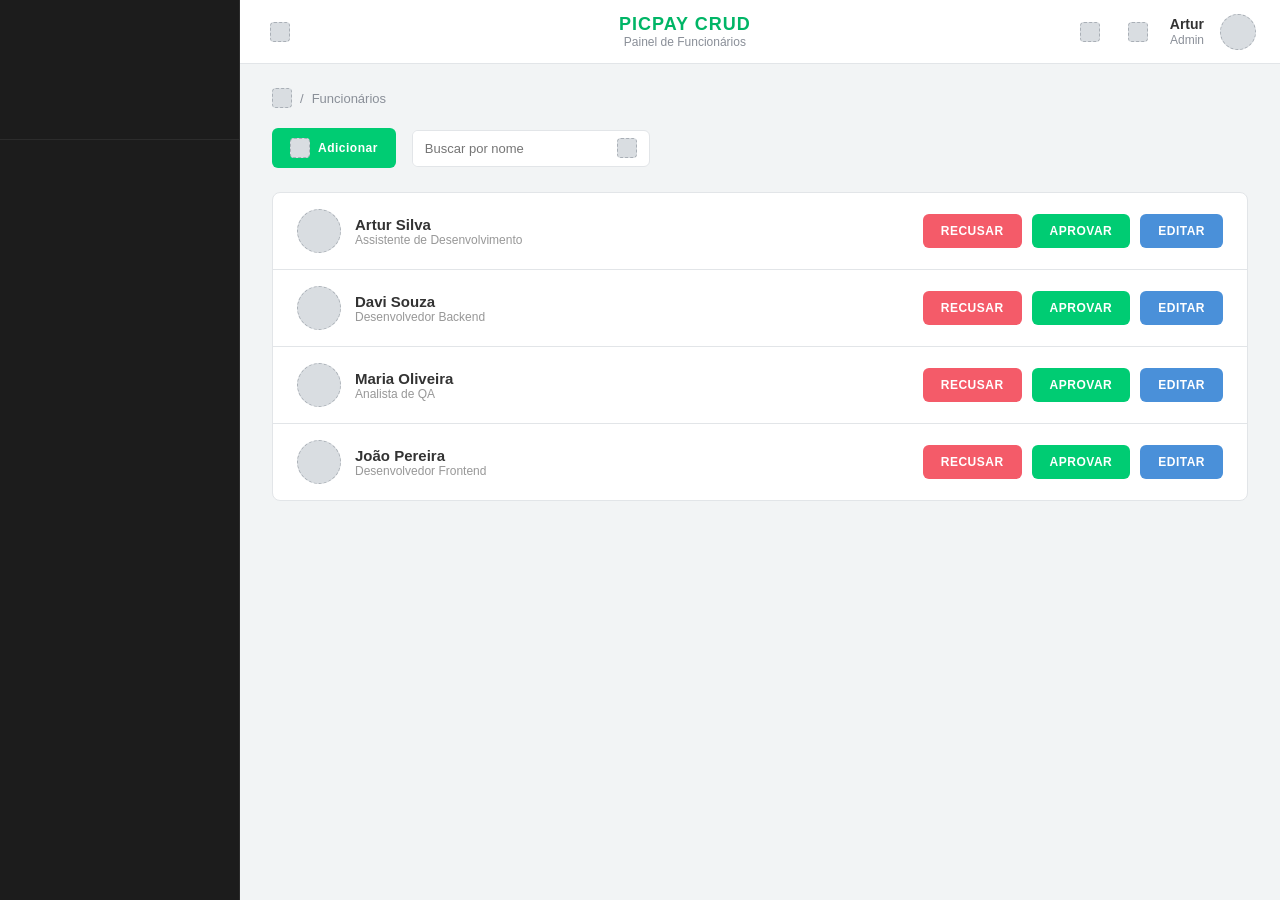
==== frontend/index.html @ 6e16ed69 "feat: criando base do front-end" ====
<!DOCTYPE html>
<html lang="pt-BR">
<head>
    <meta charset="UTF-8">
    <meta name="viewport" content="width=device-width, initial-scale=1.0">
    <title>Gestão de Funcionários</title>
    <link rel="stylesheet" href="css/style.css">
</head>
<body>
    <div class="layout">

        <aside class="sidebar">
            <div class="sidebar-logo">
                <!-- PLACEHOLDER: logo será inserida aqui -->
            </div>
        </aside>

        <div class="content">

            <header class="topbar">
                <button class="icon-btn" type="button" aria-label="Abrir menu">
                    <span class="placeholder-icon placeholder-icon--sm"></span>
                </button>

                <div class="topbar-title">
                    <h1>PICPAY CRUD</h1>
                    <span>Painel de Funcionários</span>
                </div>

                <div class="topbar-actions">
                    <button class="icon-btn" type="button" aria-label="Tema">
                        <span class="placeholder-icon placeholder-icon--sm"></span>
                    </button>
                    <button class="icon-btn" type="button" aria-label="Tela cheia">
                        <span class="placeholder-icon placeholder-icon--sm"></span>
                    </button>

                    <div class="user-info">
                        <span class="user-name">Artur</span>
                        <span class="user-role">Admin</span>
                    </div>

                    <div class="user-avatar placeholder-icon"></div>
                </div>
            </header>

            <main class="main">

                <nav class="breadcrumb">
                    <span class="placeholder-icon placeholder-icon--sm"></span>
                    <span>/</span>
                    <span>Funcionários</span>
                </nav>

                <div class="toolbar">
                    <button class="btn btn-primary" type="button">
                        <span class="placeholder-icon placeholder-icon--sm"></span>
                        Adicionar
                    </button>

                    <div class="search-box">
                        <input type="text" placeholder="Buscar por nome">
                        <button class="search-btn" type="button" aria-label="Buscar">
                            <span class="placeholder-icon placeholder-icon--sm"></span>
                        </button>
                    </div>
                </div>

                <section class="employee-list">

                    <article class="employee-row">
                        <div class="employee-info">
                            <div class="employee-avatar placeholder-icon"></div>
                            <div class="employee-text">
                                <span class="employee-name">Artur Silva</span>
                                <span class="employee-role">Assistente de Desenvolvimento</span>
                            </div>
                        </div>
                        <div class="employee-actions">
                            <button class="btn btn-reject" type="button">RECUSAR</button>
                            <button class="btn btn-approve" type="button">APROVAR</button>
                            <button class="btn btn-edit" type="button">EDITAR</button>
                        </div>
                    </article>

                    <article class="employee-row">
                        <div class="employee-info">
                            <div class="employee-avatar placeholder-icon"></div>
                            <div class="employee-text">
                                <span class="employee-name">Davi Souza</span>
                                <span class="employee-role">Desenvolvedor Backend</span>
                            </div>
                        </div>
                        <div class="employee-actions">
                            <button class="btn btn-reject" type="button">RECUSAR</button>
                            <button class="btn btn-approve" type="button">APROVAR</button>
                            <button class="btn btn-edit" type="button">EDITAR</button>
                        </div>
                    </article>

                    <article class="employee-row">
                        <div class="employee-info">
                            <div class="employee-avatar placeholder-icon"></div>
                            <div class="employee-text">
                                <span class="employee-name">Maria Oliveira</span>
                                <span class="employee-role">Analista de QA</span>
                            </div>
                        </div>
                        <div class="employee-actions">
                            <button class="btn btn-reject" type="button">RECUSAR</button>
                            <button class="btn btn-approve" type="button">APROVAR</button>
                            <button class="btn btn-edit" type="button">EDITAR</button>
                        </div>
                    </article>

                    <article class="employee-row">
                        <div class="employee-info">
                            <div class="employee-avatar placeholder-icon"></div>
                            <div class="employee-text">
                                <span class="employee-name">João Pereira</span>
                                <span class="employee-role">Desenvolvedor Frontend</span>
                            </div>
                        </div>
                        <div class="employee-actions">
                            <button class="btn btn-reject" type="button">RECUSAR</button>
                            <button class="btn btn-approve" type="button">APROVAR</button>
                            <button class="btn btn-edit" type="button">EDITAR</button>
                        </div>
                    </article>

                </section>

            </main>
        </div>
    </div>
</body>
</html>
---- frontend/css/style.css ----
:root {
    --color-primary: #00cc73;
    --color-primary-dark: #00b566;
    --color-sidebar-bg: #1c1c1c;
    --color-sidebar-border: #2c2c2c;
    --color-bg: #f2f4f5;
    --color-surface: #ffffff;
    --color-border: #e2e5e8;
    --color-text: #333333;
    --color-text-muted: #8a8f98;
    --color-danger: #f45b69;
    --color-info: #4a90d9;
}

* {
    box-sizing: border-box;
    margin: 0;
    padding: 0;
}

body {
    font-family: "Segoe UI", Arial, sans-serif;
    background-color: var(--color-bg);
    color: var(--color-text);
}

.layout {
    display: flex;
    min-height: 100vh;
}

/* Sidebar */
.sidebar {
    width: 240px;
    flex-shrink: 0;
    background-color: var(--color-sidebar-bg);
    border-right: 1px solid var(--color-sidebar-border);
}

.sidebar-logo {
    height: 140px;
    border-bottom: 1px solid var(--color-sidebar-border);
    display: flex;
    align-items: center;
    justify-content: center;
}

/* Content */
.content {
    flex: 1;
    display: flex;
    flex-direction: column;
    min-width: 0;
}

/* Topbar */
.topbar {
    height: 64px;
    background-color: var(--color-surface);
    border-bottom: 1px solid var(--color-border);
    display: flex;
    align-items: center;
    padding: 0 24px;
    gap: 20px;
}

.topbar-title {
    display: flex;
    flex-direction: column;
    align-items: center;
    flex: 1;
}

.topbar-title h1 {
    font-size: 18px;
    letter-spacing: 1px;
    color: var(--color-primary-dark);
}

.topbar-title span {
    font-size: 12px;
    color: var(--color-text-muted);
}

.topbar-actions {
    display: flex;
    align-items: center;
    gap: 16px;
}

.icon-btn {
    background: none;
    border: none;
    cursor: pointer;
    display: flex;
    align-items: center;
    justify-content: center;
    padding: 6px;
    border-radius: 6px;
}

.icon-btn:hover {
    background-color: var(--color-bg);
}

.user-info {
    display: flex;
    flex-direction: column;
    align-items: flex-end;
    line-height: 1.2;
}

.user-name {
    font-size: 14px;
    font-weight: 600;
}

.user-role {
    font-size: 12px;
    color: var(--color-text-muted);
}

.user-avatar {
    width: 36px;
    height: 36px;
    border-radius: 50%;
}

/* Main */
.main {
    flex: 1;
    padding: 24px 32px;
}

.breadcrumb {
    display: flex;
    align-items: center;
    gap: 8px;
    font-size: 13px;
    color: var(--color-text-muted);
    margin-bottom: 20px;
}

.toolbar {
    display: flex;
    align-items: center;
    gap: 16px;
    margin-bottom: 24px;
}

.search-box {
    display: flex;
    align-items: center;
    background-color: var(--color-surface);
    border: 1px solid var(--color-border);
    border-radius: 6px;
    overflow: hidden;
    max-width: 320px;
}

.search-box input {
    border: none;
    outline: none;
    padding: 10px 12px;
    font-size: 13px;
    flex: 1;
}

.search-btn {
    background: none;
    border: none;
    padding: 0 12px;
    cursor: pointer;
    display: flex;
    align-items: center;
}

/* Buttons */
.btn {
    border: none;
    border-radius: 6px;
    padding: 10px 18px;
    font-size: 12px;
    font-weight: 700;
    letter-spacing: 0.5px;
    cursor: pointer;
    display: flex;
    align-items: center;
    gap: 8px;
}

.btn-primary {
    background-color: var(--color-primary);
    color: #ffffff;
}

.btn-primary:hover {
    background-color: var(--color-primary-dark);
}

/* Employee list */
.employee-list {
    background-color: var(--color-surface);
    border: 1px solid var(--color-border);
    border-radius: 8px;
    overflow: hidden;
}

.employee-row {
    display: flex;
    align-items: center;
    justify-content: space-between;
    padding: 16px 24px;
    border-bottom: 1px solid var(--color-border);
}

.employee-row:last-child {
    border-bottom: none;
}

.employee-info {
    display: flex;
    align-items: center;
    gap: 14px;
}

.employee-avatar {
    width: 44px;
    height: 44px;
    border-radius: 50%;
    flex-shrink: 0;
}

.employee-text {
    display: flex;
    flex-direction: column;
}

.employee-name {
    font-size: 15px;
    font-weight: 600;
    color: var(--color-text);
}

.employee-role {
    font-size: 12px;
    color: var(--color-text);
    opacity: 0.5;
}

.employee-actions {
    display: flex;
    gap: 10px;
}

.btn-reject {
    background-color: var(--color-danger);
    color: #ffffff;
}

.btn-approve {
    background-color: var(--color-primary);
    color: #ffffff;
}

.btn-edit {
    background-color: var(--color-info);
    color: #ffffff;
}

/* Generic placeholder (icons, logo, avatars) */
.placeholder-icon {
    background-color: #d9dde1;
    border: 1px dashed #a9afb6;
}

.placeholder-icon--sm {
    width: 20px;
    height: 20px;
    display: inline-block;
    border-radius: 4px;
}
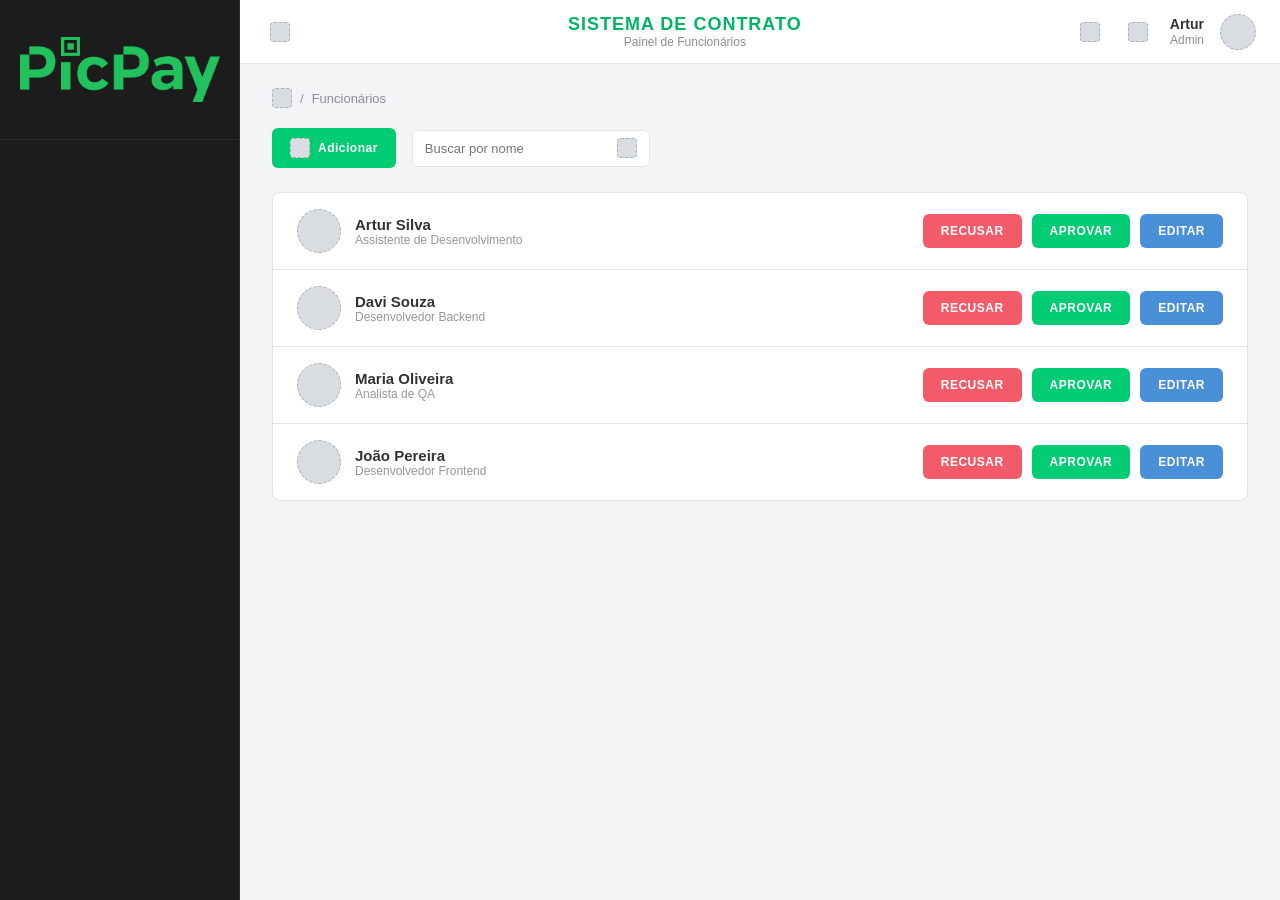
==== commit 0155a0f7: "feat: inserindo assets" ====
--- a/frontend/index.html
+++ b/frontend/index.html
@@ -11,7 +11,10 @@
 
         <aside class="sidebar">
             <div class="sidebar-logo">
-                <!-- PLACEHOLDER: logo será inserida aqui -->
+                <img src="assets/logo.png" width="200">
+            </div>
+            <div class="sidebar-button">
+                
             </div>
         </aside>
 
@@ -23,7 +26,7 @@
                 </button>
 
                 <div class="topbar-title">
-                    <h1>PICPAY CRUD</h1>
+                    <h1>SISTEMA DE CONTRATO</h1>
                     <span>Painel de Funcionários</span>
                 </div>
 
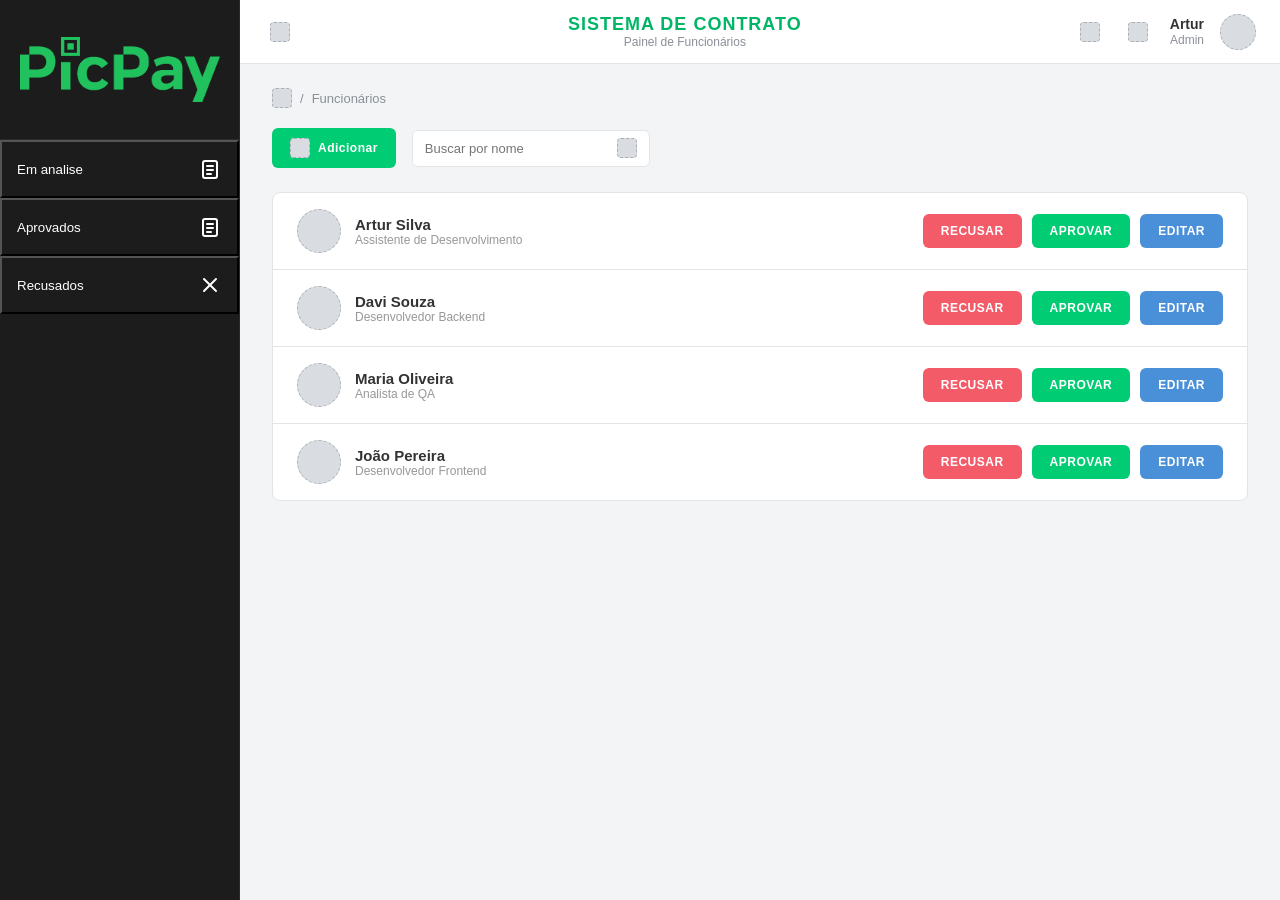
==== commit 2e9edf64: "feat: adicionando mais icones..." ====
--- a/frontend/index.html
+++ b/frontend/index.html
@@ -13,9 +13,18 @@
             <div class="sidebar-logo">
                 <img src="assets/logo.png" width="200">
             </div>
-            <div class="sidebar-button">
-                
-            </div>
+            <button class="sidebar-button">
+                <p>Em analise</p>
+                <img src="assets/icons/document_icon.svg" alt="">
+            </button>
+            <button class="sidebar-button">
+                <p>Aprovados</p>
+                <img src="assets/icons/document_icon.svg" alt="">
+            </button>
+            <button class="sidebar-button">
+                <p>Recusados</p>
+                <img src="assets/icons/close_icon.svg" alt="">
+            </button>
         </aside>
 
         <div class="content">
--- a/frontend/css/style.css
+++ b/frontend/css/style.css
@@ -280,3 +280,20 @@
     display: inline-block;
     border-radius: 4px;
 }
+
+
+.sidebar-button {
+    background-color: var(--color-sidebar-bg);
+    color: var(--color-surface);
+    display: flex;
+    justify-content: space-between;
+    align-items: center;
+
+    padding: 15px;
+    width: 100%;
+}
+
+
+.icon {
+    
+}
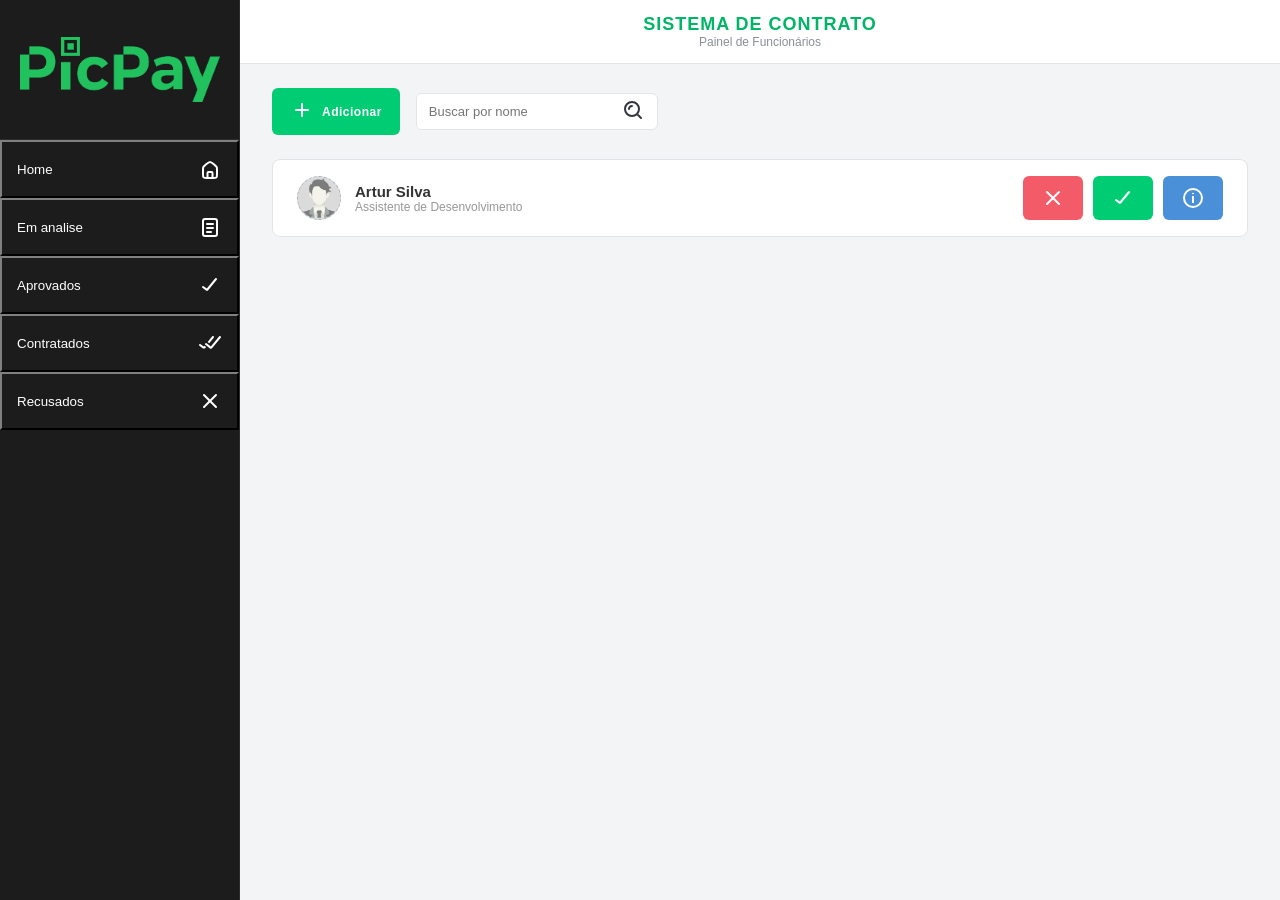
==== commit 218d421f: "feat: melhorando a base do front e adicionando mais icones" ====
--- a/frontend/index.html
+++ b/frontend/index.html
@@ -14,12 +14,20 @@
                 <img src="assets/logo.png" width="200">
             </div>
             <button class="sidebar-button">
+                <p>Home</p>
+                <img src="assets/icons/home_icon.svg" alt="">
+            </button>
+            <button class="sidebar-button">
                 <p>Em analise</p>
                 <img src="assets/icons/document_icon.svg" alt="">
             </button>
             <button class="sidebar-button">
                 <p>Aprovados</p>
-                <img src="assets/icons/document_icon.svg" alt="">
+                <img src="assets/icons/check_icon.svg" alt="">
+            </button>
+            <button class="sidebar-button">
+                <p>Contratados</p>
+                <img src="assets/icons/double_check_icon.svg" alt="">
             </button>
             <button class="sidebar-button">
                 <p>Recusados</p>
@@ -30,50 +38,24 @@
         <div class="content">
 
             <header class="topbar">
-                <button class="icon-btn" type="button" aria-label="Abrir menu">
-                    <span class="placeholder-icon placeholder-icon--sm"></span>
-                </button>
 
                 <div class="topbar-title">
                     <h1>SISTEMA DE CONTRATO</h1>
                     <span>Painel de Funcionários</span>
                 </div>
-
-                <div class="topbar-actions">
-                    <button class="icon-btn" type="button" aria-label="Tema">
-                        <span class="placeholder-icon placeholder-icon--sm"></span>
-                    </button>
-                    <button class="icon-btn" type="button" aria-label="Tela cheia">
-                        <span class="placeholder-icon placeholder-icon--sm"></span>
-                    </button>
-
-                    <div class="user-info">
-                        <span class="user-name">Artur</span>
-                        <span class="user-role">Admin</span>
-                    </div>
-
-                    <div class="user-avatar placeholder-icon"></div>
-                </div>
             </header>
 
             <main class="main">
-
-                <nav class="breadcrumb">
-                    <span class="placeholder-icon placeholder-icon--sm"></span>
-                    <span>/</span>
-                    <span>Funcionários</span>
-                </nav>
-
                 <div class="toolbar">
                     <button class="btn btn-primary" type="button">
-                        <span class="placeholder-icon placeholder-icon--sm"></span>
+                        <span><img src="assets/icons/add_icon.svg" alt=""></span>
                         Adicionar
                     </button>
 
                     <div class="search-box">
                         <input type="text" placeholder="Buscar por nome">
                         <button class="search-btn" type="button" aria-label="Buscar">
-                            <span class="placeholder-icon placeholder-icon--sm"></span>
+                            <span><img src="assets/icons/search_icon_dark.svg"></span>
                         </button>
                     </div>
                 </div>
@@ -82,64 +64,18 @@
 
                     <article class="employee-row">
                         <div class="employee-info">
-                            <div class="employee-avatar placeholder-icon"></div>
+                            <img  class="employee-avatar placeholder-icon" src="assets/user_placeholder.jpg" alt="">
                             <div class="employee-text">
                                 <span class="employee-name">Artur Silva</span>
                                 <span class="employee-role">Assistente de Desenvolvimento</span>
                             </div>
                         </div>
                         <div class="employee-actions">
-                            <button class="btn btn-reject" type="button">RECUSAR</button>
-                            <button class="btn btn-approve" type="button">APROVAR</button>
-                            <button class="btn btn-edit" type="button">EDITAR</button>
+                            <button class="btn btn-reject" type="button"><img src="assets/icons/close_icon.svg"></button>
+                            <button class="btn btn-approve" type="button"><img src="assets/icons/check_icon.svg"></button>
+                            <button class="btn btn-edit" type="button"><img src="assets/icons/info_icon.svg" alt=""></button>
                         </div>
                     </article>
-
-                    <article class="employee-row">
-                        <div class="employee-info">
-                            <div class="employee-avatar placeholder-icon"></div>
-                            <div class="employee-text">
-                                <span class="employee-name">Davi Souza</span>
-                                <span class="employee-role">Desenvolvedor Backend</span>
-                            </div>
-                        </div>
-                        <div class="employee-actions">
-                            <button class="btn btn-reject" type="button">RECUSAR</button>
-                            <button class="btn btn-approve" type="button">APROVAR</button>
-                            <button class="btn btn-edit" type="button">EDITAR</button>
-                        </div>
-                    </article>
-
-                    <article class="employee-row">
-                        <div class="employee-info">
-                            <div class="employee-avatar placeholder-icon"></div>
-                            <div class="employee-text">
-                                <span class="employee-name">Maria Oliveira</span>
-                                <span class="employee-role">Analista de QA</span>
-                            </div>
-                        </div>
-                        <div class="employee-actions">
-                            <button class="btn btn-reject" type="button">RECUSAR</button>
-                            <button class="btn btn-approve" type="button">APROVAR</button>
-                            <button class="btn btn-edit" type="button">EDITAR</button>
-                        </div>
-                    </article>
-
-                    <article class="employee-row">
-                        <div class="employee-info">
-                            <div class="employee-avatar placeholder-icon"></div>
-                            <div class="employee-text">
-                                <span class="employee-name">João Pereira</span>
-                                <span class="employee-role">Desenvolvedor Frontend</span>
-                            </div>
-                        </div>
-                        <div class="employee-actions">
-                            <button class="btn btn-reject" type="button">RECUSAR</button>
-                            <button class="btn btn-approve" type="button">APROVAR</button>
-                            <button class="btn btn-edit" type="button">EDITAR</button>
-                        </div>
-                    </article>
-
                 </section>
 
             </main>
--- a/frontend/css/style.css
+++ b/frontend/css/style.css
@@ -291,9 +291,10 @@
 
     padding: 15px;
     width: 100%;
-}
-
-
-.icon {
-    
+    border-color: var(--color-sidebar-border);
+}
+
+
+.sidebar-button::hover {
+    background-color: var(--color-bg);
 }
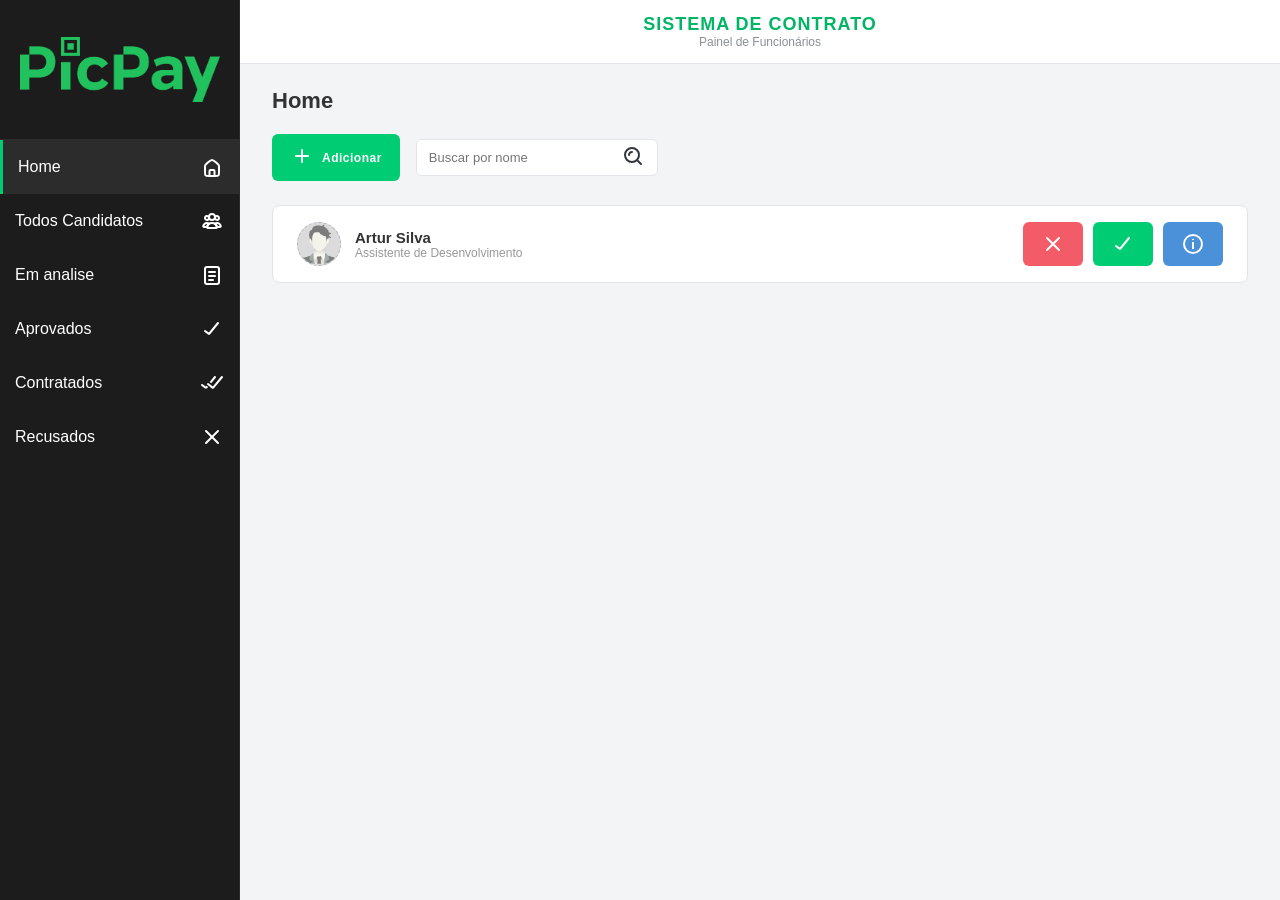
==== commit 912c90af: "fix: mudando textinho da pagina de Funcionarios" ====
--- a/frontend/index.html
+++ b/frontend/index.html
@@ -13,26 +13,30 @@
             <div class="sidebar-logo">
                 <img src="assets/logo.png" width="200">
             </div>
-            <button class="sidebar-button">
+            <a class="sidebar-button active" href="index.html">
                 <p>Home</p>
                 <img src="assets/icons/home_icon.svg" alt="">
-            </button>
-            <button class="sidebar-button">
+            </a>
+            <a class="sidebar-button" href="html/funcionarios.html">
+                <p>Todos Candidatos</p>
+                <img src="assets/icons/all_workers.svg" alt="">
+            </a>
+            <a class="sidebar-button" href="html/em-analise.html">
                 <p>Em analise</p>
                 <img src="assets/icons/document_icon.svg" alt="">
-            </button>
-            <button class="sidebar-button">
+            </a>
+            <a class="sidebar-button" href="html/aprovados.html">
                 <p>Aprovados</p>
                 <img src="assets/icons/check_icon.svg" alt="">
-            </button>
-            <button class="sidebar-button">
+            </a>
+            <a class="sidebar-button" href="html/contratados.html">
                 <p>Contratados</p>
                 <img src="assets/icons/double_check_icon.svg" alt="">
-            </button>
-            <button class="sidebar-button">
+            </a>
+            <a class="sidebar-button" href="html/recusados.html">
                 <p>Recusados</p>
                 <img src="assets/icons/close_icon.svg" alt="">
-            </button>
+            </a>
         </aside>
 
         <div class="content">
@@ -46,6 +50,8 @@
             </header>
 
             <main class="main">
+                <h1 class="page-title page-title--home">Home</h1>
+
                 <div class="toolbar">
                     <button class="btn btn-primary" type="button">
                         <span><img src="assets/icons/add_icon.svg" alt=""></span>
--- a/frontend/css/style.css
+++ b/frontend/css/style.css
@@ -9,7 +9,8 @@
     --color-text: #333333;
     --color-text-muted: #8a8f98;
     --color-danger: #f45b69;
-    --color-info: #4a90d9;
+    --color-info: #4a91d9;
+    --color-yellow: #cfd94a;
 }
 
 * {
@@ -130,6 +131,32 @@
 .main {
     flex: 1;
     padding: 24px 32px;
+}
+
+.page-title {
+    font-size: 22px;
+    margin-bottom: 20px;
+}
+
+.page-title--home {
+    color: var(--color-text);
+}
+
+.page-title--pending {
+    color: var(--color-info);
+}
+
+.page-title--approved,
+.page-title--hired {
+    color: var(--color-primary);
+}
+
+.page-title--rejected {
+    color: var(--color-danger);
+}
+
+.page-title--all {
+    color: var(--color-text);
 }
 
 .breadcrumb {
@@ -248,6 +275,27 @@
     opacity: 0.5;
 }
 
+.employee-status {
+    font-size: 11px;
+    font-weight: 700;
+    text-transform: uppercase;
+    letter-spacing: 0.4px;
+    margin-top: 4px;
+}
+
+.status-pending {
+    color: var(--color-info);
+}
+
+.status-approved,
+.status-hired {
+    color: var(--color-primary);
+}
+
+.status-rejected {
+    color: var(--color-danger);
+}
+
 .employee-actions {
     display: flex;
     gap: 10px;
@@ -266,6 +314,11 @@
 .btn-edit {
     background-color: var(--color-info);
     color: #ffffff;
+}
+
+.btn-undo {
+    background-color: var(--color-yellow);
+    color: #ffffff
 }
 
 /* Generic placeholder (icons, logo, avatars) */
@@ -285,6 +338,7 @@
 .sidebar-button {
     background-color: var(--color-sidebar-bg);
     color: var(--color-surface);
+    text-decoration: none;
     display: flex;
     justify-content: space-between;
     align-items: center;
@@ -295,6 +349,11 @@
 }
 
 
-.sidebar-button::hover {
+.sidebar-button:hover {
     background-color: var(--color-bg);
+}
+
+.sidebar-button.active {
+    background-color: var(--color-sidebar-border);
+    border-left: 3px solid var(--color-primary);
 }
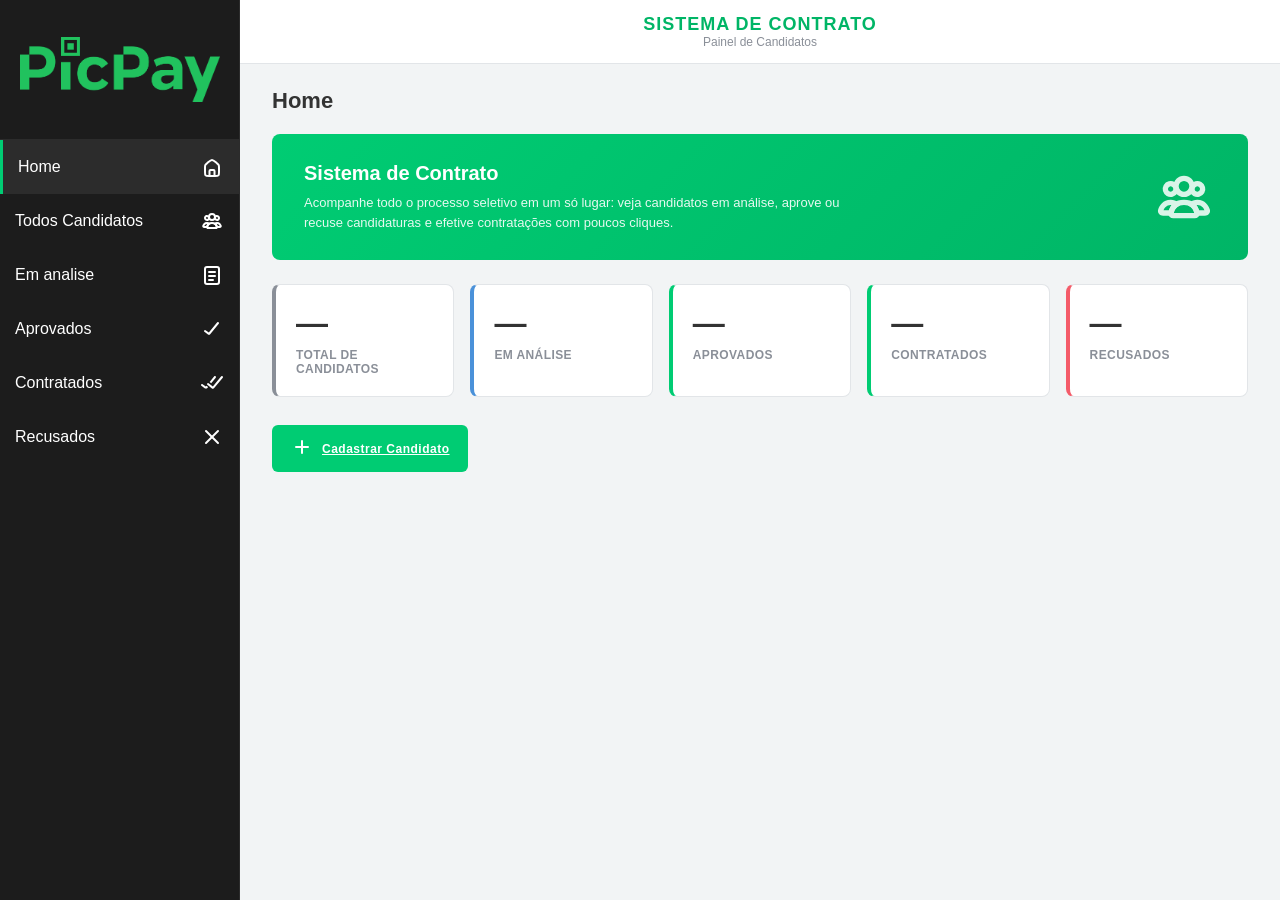
==== commit 33b46e61: "feat: adicionando mini cards na home" ====
--- a/frontend/index.html
+++ b/frontend/index.html
@@ -45,47 +45,54 @@
 
                 <div class="topbar-title">
                     <h1>SISTEMA DE CONTRATO</h1>
-                    <span>Painel de Funcionários</span>
+                    <span>Painel de Candidatos</span>
                 </div>
             </header>
 
             <main class="main">
                 <h1 class="page-title page-title--home">Home</h1>
 
-                <div class="toolbar">
-                    <button class="btn btn-primary" type="button">
+                <section class="hero-card">
+                    <div class="hero-card-text">
+                        <h2>Sistema de Contrato</h2>
+                        <p>Acompanhe todo o processo seletivo em um só lugar: veja candidatos em análise, aprove ou recuse candidaturas e efetive contratações com poucos cliques.</p>
+                    </div>
+                    <img class="hero-card-icon" src="assets/icons/all_workers.svg" alt="">
+                </section>
+
+                <section class="dashboard-cards">
+                    <a class="dashboard-card" href="html/funcionarios.html">
+                        <span class="dashboard-card-value" id="card-total">--</span>
+                        <span class="dashboard-card-label">Total de Candidatos</span>
+                    </a>
+                    <a class="dashboard-card dashboard-card--pending" href="html/em-analise.html">
+                        <span class="dashboard-card-value" id="card-em-analise">--</span>
+                        <span class="dashboard-card-label">Em Análise</span>
+                    </a>
+                    <a class="dashboard-card dashboard-card--approved" href="html/aprovados.html">
+                        <span class="dashboard-card-value" id="card-aprovados">--</span>
+                        <span class="dashboard-card-label">Aprovados</span>
+                    </a>
+                    <a class="dashboard-card dashboard-card--hired" href="html/contratados.html">
+                        <span class="dashboard-card-value" id="card-contratados">--</span>
+                        <span class="dashboard-card-label">Contratados</span>
+                    </a>
+                    <a class="dashboard-card dashboard-card--rejected" href="html/recusados.html">
+                        <span class="dashboard-card-value" id="card-recusados">--</span>
+                        <span class="dashboard-card-label">Recusados</span>
+                    </a>
+                </section>
+
+                <div class="dashboard-actions">
+                    <a class="btn btn-primary" href="html/funcionarios.html?cadastrar=1">
                         <span><img src="assets/icons/add_icon.svg" alt=""></span>
-                        Adicionar
-                    </button>
-
-                    <div class="search-box">
-                        <input type="text" placeholder="Buscar por nome">
-                        <button class="search-btn" type="button" aria-label="Buscar">
-                            <span><img src="assets/icons/search_icon_dark.svg"></span>
-                        </button>
-                    </div>
+                        Cadastrar Candidato
+                    </a>
                 </div>
-
-                <section class="employee-list">
-
-                    <article class="employee-row">
-                        <div class="employee-info">
-                            <img  class="employee-avatar placeholder-icon" src="assets/user_placeholder.jpg" alt="">
-                            <div class="employee-text">
-                                <span class="employee-name">Artur Silva</span>
-                                <span class="employee-role">Assistente de Desenvolvimento</span>
-                            </div>
-                        </div>
-                        <div class="employee-actions">
-                            <button class="btn btn-reject" type="button"><img src="assets/icons/close_icon.svg"></button>
-                            <button class="btn btn-approve" type="button"><img src="assets/icons/check_icon.svg"></button>
-                            <button class="btn btn-edit" type="button"><img src="assets/icons/info_icon.svg" alt=""></button>
-                        </div>
-                    </article>
-                </section>
 
             </main>
         </div>
     </div>
+    <script src="js/dashboard.js"></script>
 </body>
 </html>
--- a/frontend/css/style.css
+++ b/frontend/css/style.css
@@ -225,6 +225,94 @@
     background-color: var(--color-primary-dark);
 }
 
+/* Dashboard */
+.hero-card {
+    background: linear-gradient(135deg, var(--color-primary), var(--color-primary-dark));
+    color: #ffffff;
+    border-radius: 8px;
+    padding: 28px 32px;
+    display: flex;
+    align-items: center;
+    justify-content: space-between;
+    gap: 24px;
+    margin-bottom: 24px;
+}
+
+.hero-card-text h2 {
+    font-size: 20px;
+    margin-bottom: 8px;
+}
+
+.hero-card-text p {
+    font-size: 13px;
+    line-height: 1.5;
+    opacity: 0.9;
+    max-width: 560px;
+}
+
+.hero-card-icon {
+    width: 64px;
+    height: 64px;
+    opacity: 0.85;
+    flex-shrink: 0;
+}
+
+.dashboard-cards {
+    display: grid;
+    grid-template-columns: repeat(auto-fit, minmax(180px, 1fr));
+    gap: 16px;
+    margin-bottom: 28px;
+}
+
+.dashboard-card {
+    background-color: var(--color-surface);
+    border: 1px solid var(--color-border);
+    border-left: 4px solid var(--color-text-muted);
+    border-radius: 8px;
+    padding: 20px;
+    display: flex;
+    flex-direction: column;
+    gap: 6px;
+    text-decoration: none;
+    transition: transform 0.15s ease, box-shadow 0.15s ease;
+}
+
+.dashboard-card:hover {
+    transform: translateY(-2px);
+    box-shadow: 0 4px 12px rgba(0, 0, 0, 0.08);
+}
+
+.dashboard-card-value {
+    font-size: 32px;
+    font-weight: 700;
+    color: var(--color-text);
+}
+
+.dashboard-card-label {
+    font-size: 12px;
+    font-weight: 700;
+    text-transform: uppercase;
+    letter-spacing: 0.4px;
+    color: var(--color-text-muted);
+}
+
+.dashboard-card--pending {
+    border-left-color: var(--color-info);
+}
+
+.dashboard-card--approved,
+.dashboard-card--hired {
+    border-left-color: var(--color-primary);
+}
+
+.dashboard-card--rejected {
+    border-left-color: var(--color-danger);
+}
+
+.dashboard-actions {
+    display: flex;
+}
+
 /* Employee list */
 .employee-list {
     background-color: var(--color-surface);
@@ -321,6 +409,32 @@
     color: #ffffff
 }
 
+/* Empty state */
+.empty-state {
+    display: flex;
+    flex-direction: column;
+    align-items: center;
+    justify-content: center;
+    gap: 16px;
+    padding: 56px 24px;
+    text-align: center;
+}
+
+.empty-state-text {
+    color: var(--color-text-muted);
+    font-size: 14px;
+}
+
+.btn-goto {
+    background-color: var(--color-primary);
+    color: #ffffff;
+    text-decoration: none;
+}
+
+.btn-goto:hover {
+    background-color: var(--color-primary-dark);
+}
+
 /* Generic placeholder (icons, logo, avatars) */
 .placeholder-icon {
     background-color: #d9dde1;
@@ -350,10 +464,185 @@
 
 
 .sidebar-button:hover {
-    background-color: var(--color-bg);
+    background-color: var(--color-text);
 }
 
 .sidebar-button.active {
     background-color: var(--color-sidebar-border);
     border-left: 3px solid var(--color-primary);
+}
+
+/* Modal / Dialog */
+.modal-overlay {
+    position: fixed;
+    inset: 0;
+    background-color: rgba(0, 0, 0, 0.5);
+    display: flex;
+    align-items: center;
+    justify-content: center;
+    z-index: 1000;
+}
+
+.modal-overlay[hidden] {
+    display: none;
+}
+
+.modal {
+    background-color: var(--color-surface);
+    border-radius: 12px;
+    width: 720px;
+    max-width: calc(100vw - 32px);
+    max-height: calc(100vh - 32px);
+    overflow-y: auto;
+    box-shadow: 0 10px 40px rgba(0, 0, 0, 0.2);
+}
+
+.modal-header {
+    display: flex;
+    align-items: center;
+    justify-content: space-between;
+    padding: 20px 24px;
+    border-bottom: 1px solid var(--color-border);
+}
+
+.modal-header h2 {
+    font-size: 18px;
+}
+
+.modal-close {
+    background: none;
+    border: none;
+    cursor: pointer;
+    font-size: 20px;
+    line-height: 1;
+    color: var(--color-text-muted);
+    padding: 4px;
+}
+
+.modal-close:hover {
+    color: var(--color-text);
+}
+
+.modal-body {
+    display: flex;
+    gap: 24px;
+    padding: 24px;
+}
+
+.modal-photo {
+    width: 200px;
+    height: 200px;
+    flex-shrink: 0;
+    border-radius: 12px;
+    display: flex;
+    align-items: center;
+    justify-content: center;
+}
+
+.modal-photo img {
+    width: 64px;
+    height: 64px;
+    opacity: 0.5;
+}
+
+.modal-photo .detail-avatar {
+    width: 200px;
+    height: 200px;
+    object-fit: cover;
+    border-radius: 12px;
+    opacity: 1;
+}
+
+.modal-form {
+    flex: 1;
+    display: flex;
+    flex-direction: column;
+    gap: 14px;
+}
+
+.form-field {
+    display: flex;
+    flex-direction: column;
+    gap: 6px;
+}
+
+.form-field label {
+    font-size: 12px;
+    font-weight: 600;
+    color: var(--color-text-muted);
+}
+
+.form-field label .required {
+    color: var(--color-danger);
+}
+
+.form-field input {
+    border: 1px solid var(--color-border);
+    border-radius: 6px;
+    padding: 10px 12px;
+    font-size: 13px;
+    font-family: inherit;
+    outline: none;
+}
+
+.form-field input:focus {
+    border-color: var(--color-primary);
+}
+
+.form-row {
+    display: flex;
+    gap: 14px;
+}
+
+.form-row .form-field,
+.form-row .detail-field {
+    flex: 1;
+}
+
+.detail-field {
+    display: flex;
+    flex-direction: column;
+    gap: 4px;
+}
+
+.detail-label {
+    font-size: 12px;
+    font-weight: 600;
+    color: var(--color-text-muted);
+}
+
+.detail-value {
+    font-size: 14px;
+    color: var(--color-text);
+}
+
+.detail-value--id {
+    font-family: "Consolas", monospace;
+    font-size: 11px;
+    color: var(--color-text-muted);
+    word-break: break-all;
+}
+
+.modal-footer {
+    display: flex;
+    justify-content: flex-end;
+    gap: 12px;
+    padding: 16px 24px;
+    border-top: 1px solid var(--color-border);
+}
+
+.btn-secondary {
+    background-color: var(--color-bg);
+    color: var(--color-text);
+    border: 1px solid var(--color-border);
+}
+
+.btn-secondary:hover {
+    background-color: var(--color-border);
+}
+
+.form-error {
+    color: var(--color-danger);
+    font-size: 12px;
+    min-height: 16px;
 }
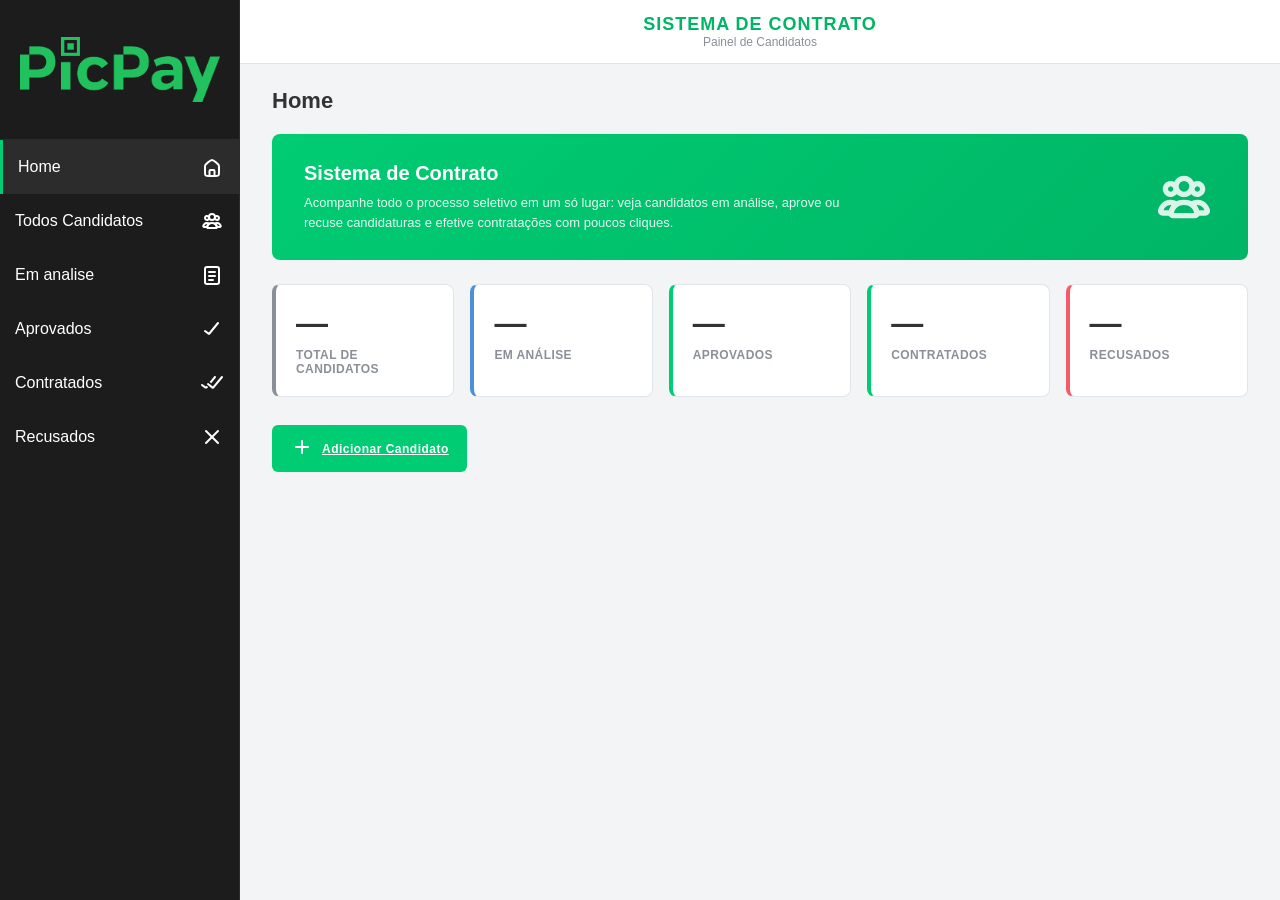
==== commit 23e20faf: "feat: eu não lembro o que fiz nesse commit, mas tava faltando" ====
--- a/frontend/index.html
+++ b/frontend/index.html
@@ -86,7 +86,7 @@
                 <div class="dashboard-actions">
                     <a class="btn btn-primary" href="html/funcionarios.html?cadastrar=1">
                         <span><img src="assets/icons/add_icon.svg" alt=""></span>
-                        Cadastrar Candidato
+                        Adicionar Candidato
                     </a>
                 </div>
 
